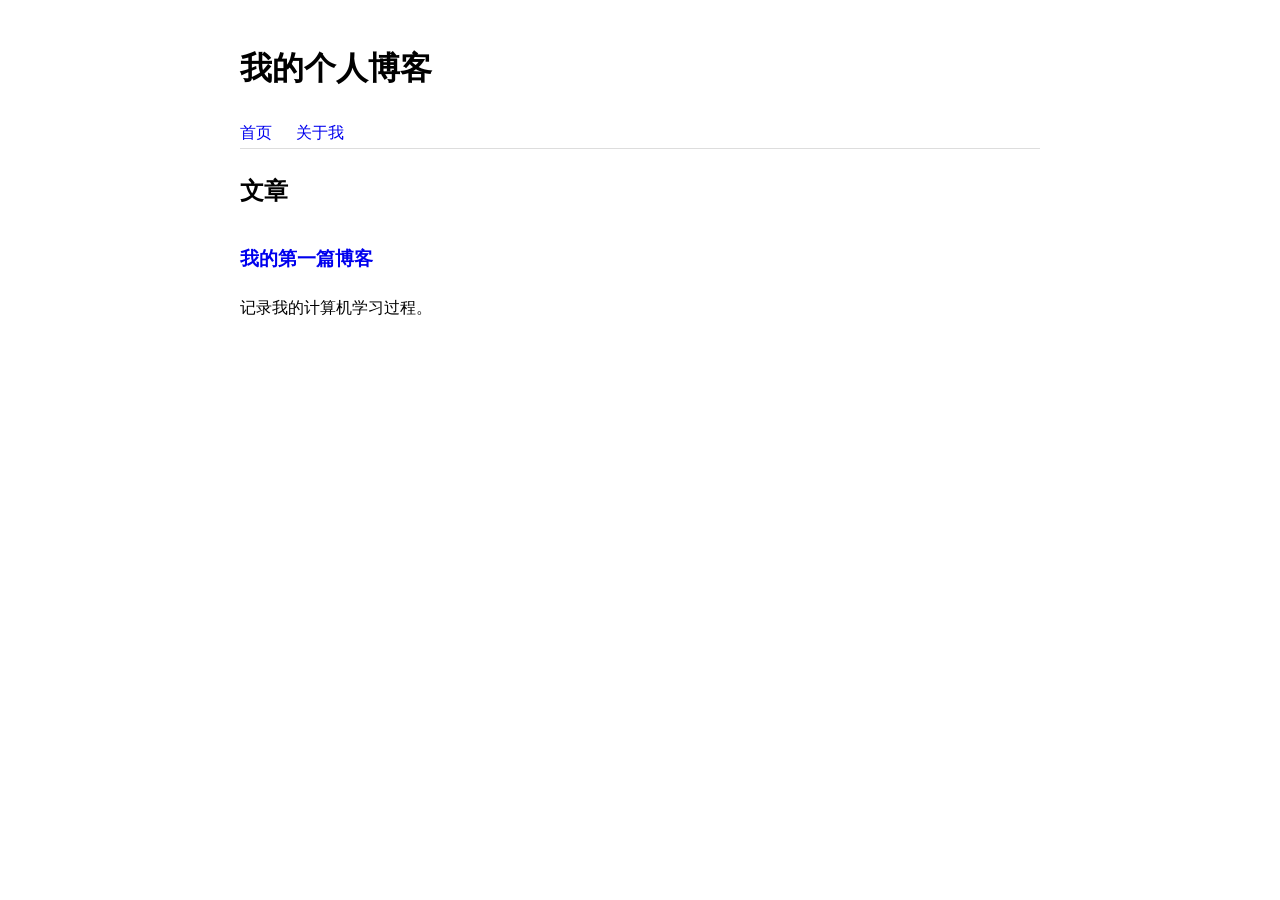
==== index.html @ 0d3a9f7e "Initial blog" ====
<!DOCTYPE html>
<html lang="zh-CN">
<head>
  <meta charset="UTF-8">
  <meta name="viewport" content="width=device-width, initial-scale=1.0">

  <title>我的个人博客</title>

  <link rel="stylesheet" href="css/style.css">
</head>

<body>

  <header>
    <h1>我的个人博客</h1>

    <nav>
      <a href="index.html">首页</a>
      <a href="about.html">关于我</a>
    </nav>
  </header>

  <main>

    <h2>文章</h2>

    <article>
      <h3>
        <a href="posts/first-post.html">
          我的第一篇博客
        </a>
      </h3>

      <p>记录我的计算机学习过程。</p>
    </article>

  </main>

  <script src="js/main.js"></script>

</body>
</html>
---- css/style.css ----
body {
  max-width: 800px;
  margin: 40px auto;
  padding: 0 20px;

  font-family: Arial, sans-serif;
  line-height: 1.8;
}

header {
  border-bottom: 1px solid #ddd;
}

nav a {
  margin-right: 20px;
}

a {
  text-decoration: none;
}

article {
  margin-top: 30px;
}
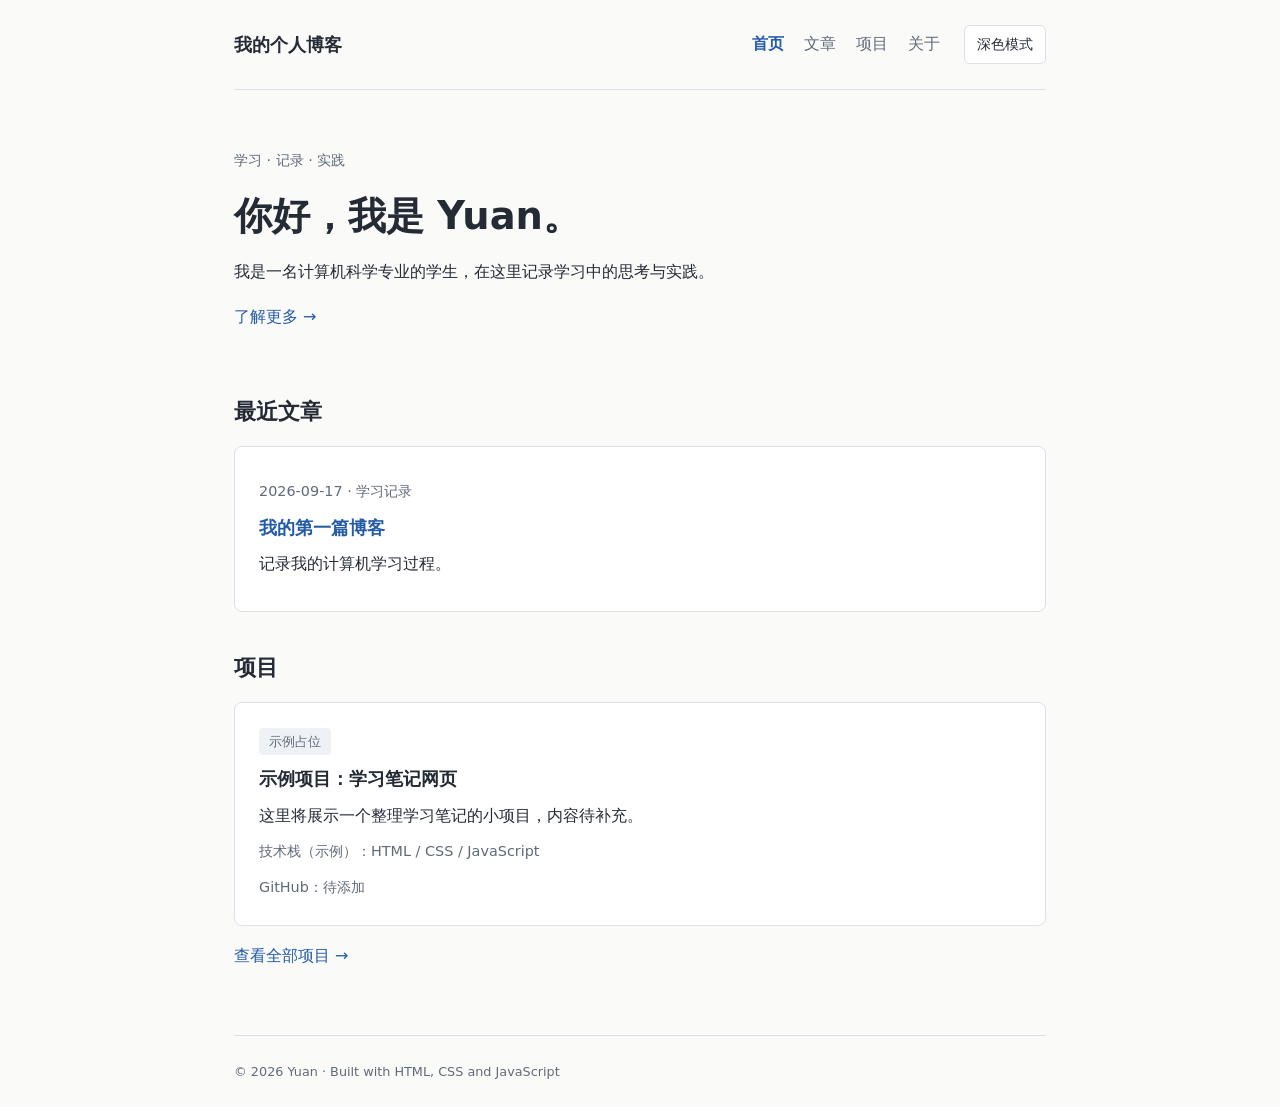
==== commit 693dc171: "build blog v1 layout and dark mode" ====
--- a/index.html
+++ b/index.html
@@ -4,27 +4,39 @@
   <meta charset="UTF-8">
   <meta name="viewport" content="width=device-width, initial-scale=1.0">
 
-  <title>我的个人博客</title>
+  <title>首页 · Yuan 的个人博客</title>
+  <meta name="description" content="Yuan 的个人技术博客，记录计算机学习过程、技术文章和项目实践。">
 
   <link rel="stylesheet" href="css/style.css">
 </head>
 
 <body>
 
-  <header>
+  <header class="site-header">
     <h1>我的个人博客</h1>
-
-    <nav>
-      <a href="index.html">首页</a>
-      <a href="about.html">关于我</a>
+    <nav aria-label="主导航">
+      <a href="index.html" aria-current="page">首页</a>
+      <a href="index.html#articles">文章</a>
+      <a href="projects.html">项目</a>
+      <a href="about.html">关于</a>
     </nav>
+    <button type="button" class="theme-toggle" aria-pressed="false" hidden>深色模式</button>
   </header>
 
   <main>
 
-    <h2>文章</h2>
+    <section class="intro" aria-labelledby="intro-title">
+      <p class="eyebrow">学习 · 记录 · 实践</p>
+      <h2 id="intro-title">你好，我是 Yuan。</h2>
+      <p>我是一名计算机科学专业的学生，在这里记录学习中的思考与实践。</p>
+      <a href="about.html">了解更多 →</a>
+    </section>
 
-    <article>
+    <section id="articles" aria-labelledby="articles-title">
+      <h2 id="articles-title">最近文章</h2>
+
+    <article class="card">
+      <p class="meta"><time datetime="2026-09-17">2026-09-17</time> · 学习记录</p>
       <h3>
         <a href="posts/first-post.html">
           我的第一篇博客
@@ -33,10 +45,26 @@
 
       <p>记录我的计算机学习过程。</p>
     </article>
+    </section>
+
+    <section aria-labelledby="projects-title">
+      <h2 id="projects-title">项目</h2>
+    <article class="card">
+      <span class="tag">示例占位</span>
+      <h3>示例项目：学习笔记网页</h3>
+      <p>这里将展示一个整理学习笔记的小项目，内容待补充。</p>
+      <p class="meta">技术栈（示例）：HTML / CSS / JavaScript</p>
+      <!-- 有真实仓库后，将下面的占位文字替换为 GitHub 链接。 -->
+      <span class="placeholder">GitHub：待添加</span>
+    </article>
+      <p><a href="projects.html">查看全部项目 →</a></p>
+    </section>
 
   </main>
+
+  <footer class="site-footer">© 2026 Yuan · Built with HTML, CSS and JavaScript</footer>
 
   <script src="js/main.js"></script>
 
 </body>
-</html>+</html>
--- a/css/style.css
+++ b/css/style.css
@@ -1,24 +1,164 @@
+/* 两个主题共用布局，只替换颜色。 */
+:root {
+  color-scheme: light;
+  --background: #fafaf9;
+  --surface: #ffffff;
+  --text: #242b35;
+  --muted: #606b78;
+  --border: #dce1e6;
+  --link: #245ca6;
+  --link-hover: #17437d;
+  --subtle: #eef2f6;
+}
+
+:root[data-theme="dark"] {
+  color-scheme: dark;
+  --background: #171b22;
+  --surface: #202630;
+  --text: #e6eaf0;
+  --muted: #acb7c5;
+  --border: #3c4655;
+  --link: #97c0ff;
+  --link-hover: #c6dcff;
+  --subtle: #2b3442;
+}
+
+* { box-sizing: border-box; }
+
 body {
-  max-width: 800px;
-  margin: 40px auto;
-  padding: 0 20px;
+  max-width: 860px;
+  margin: 0 auto;
+  padding: 0 24px;
 
-  font-family: Arial, sans-serif;
+  font-family: system-ui, -apple-system, BlinkMacSystemFont, "Segoe UI", sans-serif;
   line-height: 1.8;
+  min-height: 100vh;
+  display: flex;
+  flex-direction: column;
+  color: var(--text);
+  background: var(--background);
+  overflow-wrap: anywhere;
 }
 
 header {
-  border-bottom: 1px solid #ddd;
+  border-bottom: 1px solid var(--border);
 }
 
-nav a {
-  margin-right: 20px;
+.site-header nav {
+  display: flex;
+  flex-wrap: wrap;
+  gap: 8px 20px;
 }
 
 a {
+  color: var(--link);
   text-decoration: none;
 }
 
 article {
   margin-top: 30px;
-}+}
+
+.site-header {
+  display: flex;
+  align-items: center;
+  flex-wrap: wrap;
+  gap: 16px 24px;
+  padding: 24px 0;
+}
+
+.site-header h1, .site-title {
+  margin: 0 auto 0 0;
+  font-size: 1.15rem;
+  font-weight: 700;
+}
+
+.site-header nav a { padding: 6px 0; color: var(--muted); }
+.site-header nav a[aria-current] { color: var(--link); font-weight: 600; }
+
+a:hover {
+  color: var(--link-hover);
+  text-decoration: underline;
+  text-underline-offset: 4px;
+}
+
+a:focus-visible, button:focus-visible {
+  outline: 2px solid var(--link);
+  outline-offset: 4px;
+}
+
+.theme-toggle {
+  padding: 6px 12px;
+  border: 1px solid var(--border);
+  border-radius: 6px;
+  font: inherit;
+  font-size: 0.875rem;
+  color: var(--text);
+  background: var(--surface);
+  cursor: pointer;
+}
+.theme-toggle:hover { background: var(--subtle); }
+
+main { flex: 1; min-width: 0; padding: 36px 0 48px; }
+h1, h2, h3 { line-height: 1.4; }
+h1 { font-size: 2rem; }
+h2 { font-size: 1.4rem; }
+h3 { font-size: 1.15rem; }
+main > h1, main > article:first-child, main > article > h1 { margin-top: 0; }
+section + section { margin-top: 40px; }
+.intro { padding: 8px 0 24px; }
+.intro h2 { margin: 8px 0 16px; font-size: clamp(1.8rem, 5vw, 2.4rem); }
+.eyebrow, .meta, .placeholder { color: var(--muted); font-size: 0.9rem; }
+
+.card {
+  margin-top: 16px;
+  padding: 24px;
+  border: 1px solid var(--border);
+  border-radius: 8px;
+  background: var(--surface);
+}
+.card h2, .card h3 { margin: 10px 0; }
+.card p { margin: 8px 0; }
+.tags { display: flex; flex-wrap: wrap; gap: 8px; }
+.tag {
+  display: inline-block;
+  padding: 2px 10px;
+  border-radius: 4px;
+  background: var(--subtle);
+  color: var(--muted);
+  font-size: 0.8rem;
+}
+
+/* 长代码只在代码块内滚动，不撑宽整个页面。 */
+code, pre {
+  font-family: ui-monospace, SFMono-Regular, Consolas, monospace;
+  font-size: 0.9em;
+  background: var(--subtle);
+  border-radius: 4px;
+}
+code { padding: 2px 5px; }
+pre { padding: 16px; border: 1px solid var(--border); overflow-x: auto; line-height: 1.6; }
+pre code { padding: 0; }
+img { max-width: 100%; height: auto; }
+
+.post-navigation {
+  display: flex;
+  flex-wrap: wrap;
+  justify-content: space-between;
+  gap: 12px;
+  margin-top: 32px;
+  padding-top: 20px;
+  border-top: 1px solid var(--border);
+  color: var(--muted);
+  font-size: 0.9rem;
+}
+.site-footer { padding: 24px 0; border-top: 1px solid var(--border); color: var(--muted); font-size: 0.8rem; }
+
+@media (max-width: 600px) {
+  body { padding: 0 18px; }
+  .site-header { gap: 12px 16px; padding: 18px 0; }
+  .site-header nav { order: 3; width: 100%; gap: 8px 24px; }
+  main { padding: 28px 0 36px; }
+  .card { padding: 18px; }
+  h1 { font-size: 1.7rem; }
+}
